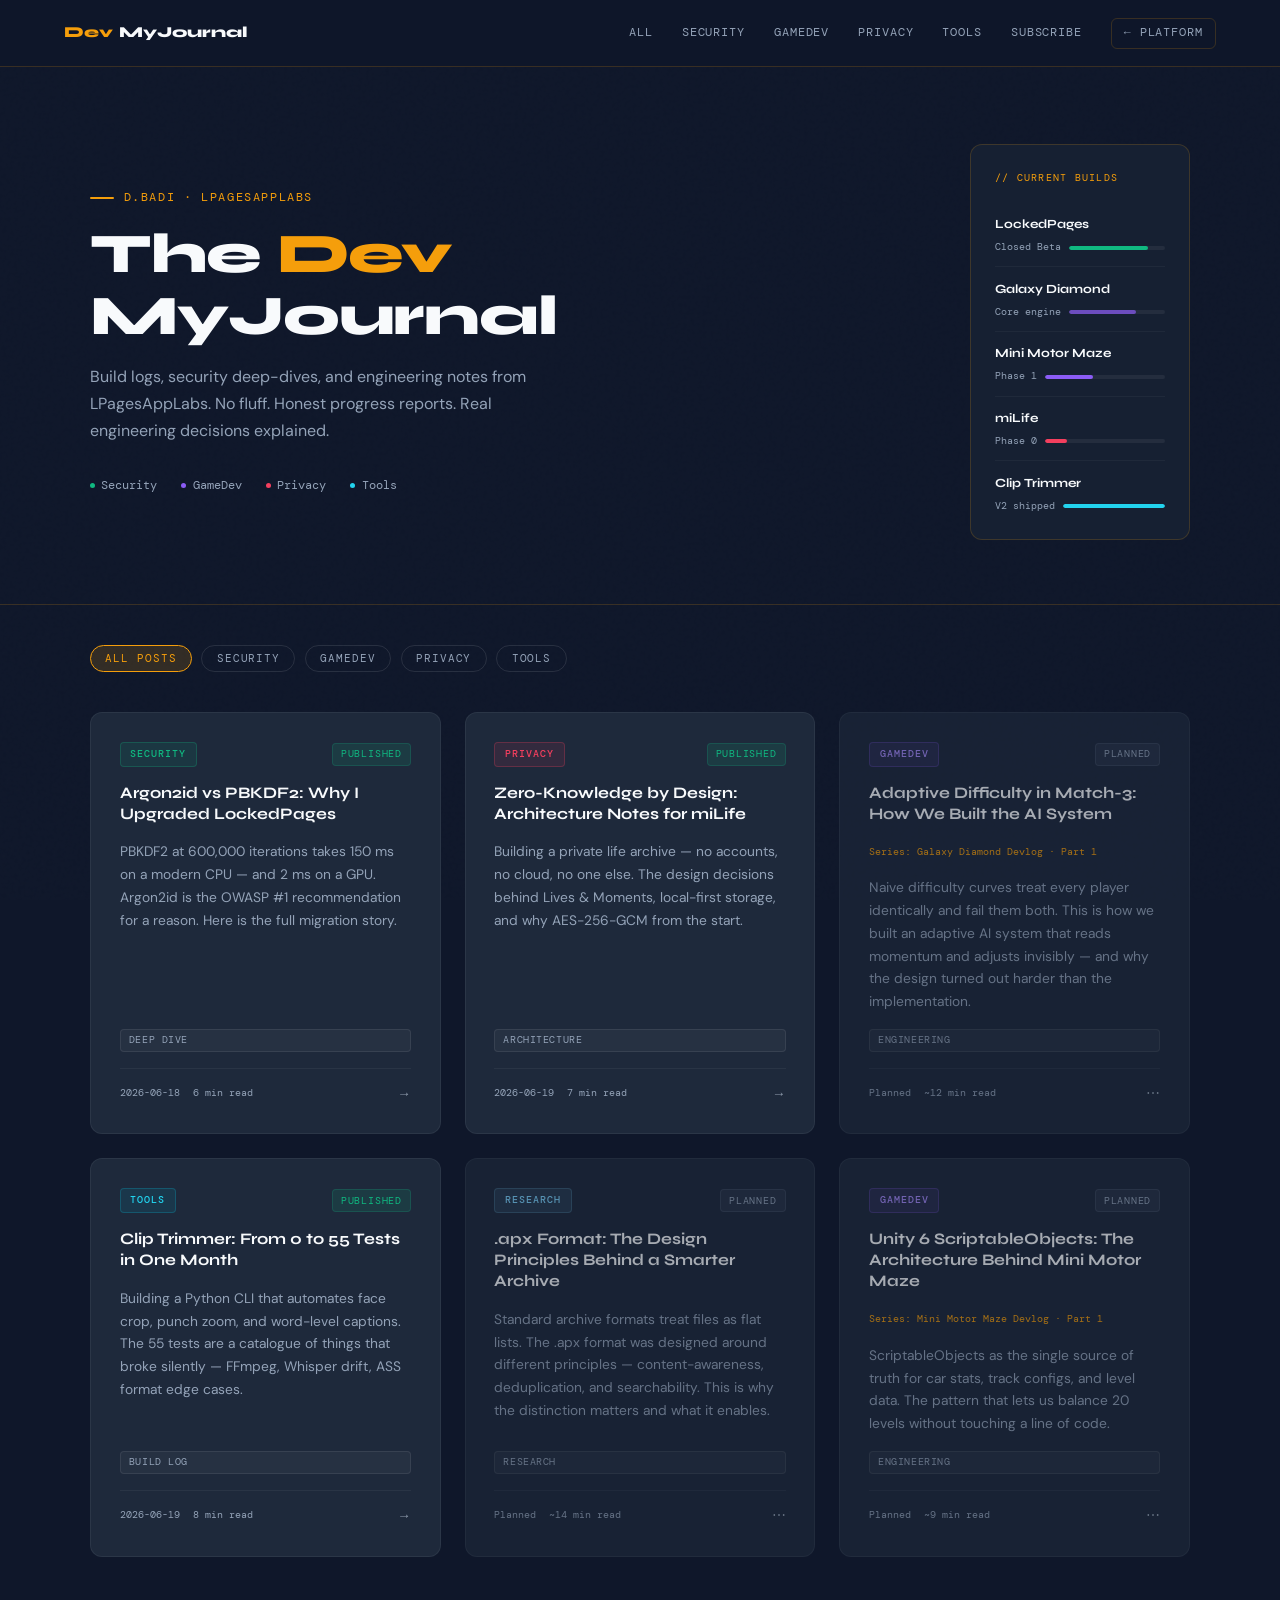
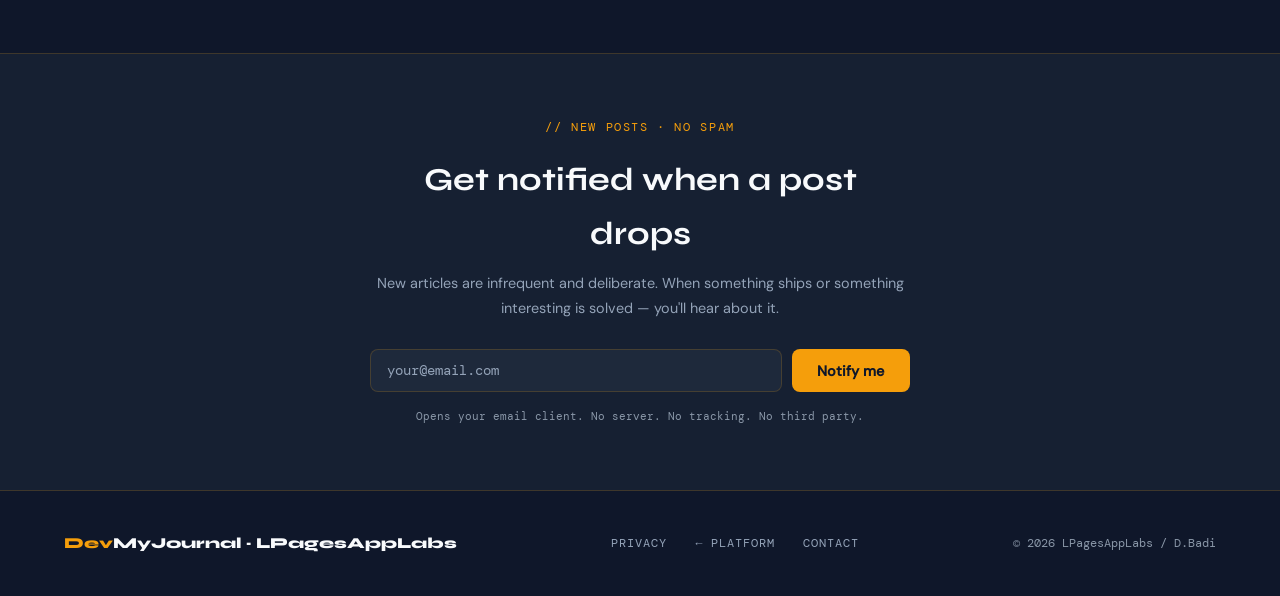
==== public/index.html @ cf4007f5 "Separate served content from internal tooling — the actual fix _redirects failed twice to block /.ci" ====
<!DOCTYPE html>
<!-- LPagesAppLabs Platform v1.0 · Dev MyJournal · contact@lpagesapplabs.com -->
<html lang="en">
<head>
  <meta charset="UTF-8" />
  <meta name="viewport" content="width=device-width, initial-scale=1.0"/>
  <meta name="color-scheme" content="dark">
  <title>Dev MyJournal — LPagesAppLabs</title>
  <meta name="description" content="Build logs, security deep-dives, and engineering notes from LPagesAppLabs / D.Badi. Honest writing about what it takes to ship privacy-first software.">
  <link rel="canonical" href="https://blog.lpagesapplabs.com/" />
  <meta property="og:title" content="Dev MyJournal — LPagesAppLabs" />
  <meta property="og:description" content="Build logs, security insights, and engineering notes. No fluff." />
  <meta property="og:url" content="https://blog.lpagesapplabs.com/" />
  <meta property="og:image" content="https://lpagesapplabs.com/og-image.png" />
  <meta property="og:image:width" content="1200" />
  <meta property="og:image:height" content="630" />
  <meta property="og:type" content="website" />
  <meta name="twitter:card" content="summary_large_image" />
  <meta name="twitter:title" content="Dev MyJournal — LPagesAppLabs" />
  <meta name="twitter:description" content="Build logs, security insights, and engineering notes. No fluff." />
  <meta name="twitter:image" content="https://lpagesapplabs.com/og-image.png" />
  <meta name="theme-color" content="#0F172A">
  <meta name="robots" content="index, follow">
  <link rel="icon" href="https://lpagesapplabs.com/logo.svg" type="image/svg+xml">
  <script src="main.js"></script>
  <link rel="stylesheet" href="fonts.css">
  <link rel="preload" href="fonts/syne-latin-800-normal.woff2" as="font" type="font/woff2" crossorigin>
  <link rel="preload" href="fonts/dm-sans-latin-400-normal.woff2" as="font" type="font/woff2" crossorigin>
  <link rel="stylesheet" href="styles.css">
</head>
<body>
<a class="skip-link" href="#main-content">Skip to main content</a>

<nav>
  <a href="#hero" class="nav-logo"><span class="accent">Dev</span>MyJournal</a>
  <div class="nav-right">
    <div class="nav-links">
      <a href="#" data-filter="all">All</a>
      <a href="#" data-filter="security">Security</a>
      <a href="#" data-filter="gamedev">GameDev</a>
      <a href="#" data-filter="privacy">Privacy</a>
      <a href="#" data-filter="tools">Tools</a>
      <a href="#subscribe">Subscribe</a>
    </div>
    <a href="https://lpagesapplabs.com" class="nav-back" rel="noopener noreferrer">← Platform</a>
    <button class="nav-hamburger" id="hamburger" aria-label="Menu" aria-expanded="false" aria-controls="navMobile"><span></span><span></span><span></span></button>
  </div>
</nav>
<div class="nav-mobile" id="navMobile">
  <a href="#" data-filter="all">All Posts</a>
  <a href="#" data-filter="security">Security</a>
  <a href="#" data-filter="gamedev">GameDev</a>
  <a href="#" data-filter="privacy">Privacy</a>
  <a href="#" data-filter="tools">Tools</a>
  <a href="#subscribe">Subscribe</a>
  <a href="https://lpagesapplabs.com" rel="noopener noreferrer">← Platform</a>
</div>

<main id="main-content">
<!-- HERO -->
<header id="hero">
  <div class="hero-inner">
    <div>
      <div class="hero-tag">D.Badi · LPagesAppLabs</div>
      <h1>The <span class="accent">Dev</span><br>MyJournal</h1>
      <p class="hero-desc">Build logs, security deep-dives, and engineering notes from LPagesAppLabs. No fluff. Honest progress reports. Real engineering decisions explained.</p>
      <div class="hero-meta">
        <span><span class="dot security"></span>Security</span>
        <span><span class="dot gamedev"></span>GameDev</span>
        <span><span class="dot privacy"></span>Privacy</span>
        <span><span class="dot tools"></span>Tools</span>
      </div>
    </div>
    <div class="build-status">
      <div class="bs-title">// current builds</div>
      <div class="bs-item">
        <div class="bs-name">LockedPages</div>
        <div class="bs-row">
          <div class="bs-phase">Closed Beta</div>
          <div class="bs-bar"><div class="bs-fill lp"></div></div>
          
        </div>
      </div>
      <div class="bs-item">
        <div class="bs-name">Galaxy Diamond</div>
        <div class="bs-row">
          <div class="bs-phase">Core engine</div>
          <div class="bs-bar"><div class="bs-fill gd"></div></div>
          
        </div>
      </div>
      <div class="bs-item">
        <div class="bs-name">Mini Motor Maze</div>
        <div class="bs-row">
          <div class="bs-phase">Phase 1</div>
          <div class="bs-bar"><div class="bs-fill mmm"></div></div>
          
        </div>
      </div>
      <div class="bs-item">
        <div class="bs-name">miLife</div>
        <div class="bs-row">
          <div class="bs-phase">Phase 0</div>
          <div class="bs-bar"><div class="bs-fill ml"></div></div>
          
        </div>
      </div>
      <div class="bs-item">
        <div class="bs-name">Clip Trimmer</div>
        <div class="bs-row">
          <div class="bs-phase">V2 shipped</div>
          <div class="bs-bar"><div class="bs-fill ct"></div></div>
          
        </div>
      </div>
    </div>
  </div>
</header>

<!-- FILTER BAR -->
<div id="filter-bar">
  <div class="filter-inner">
    <button class="filter-btn active" data-cat="all" aria-pressed="true">All Posts</button>
    <button class="filter-btn" data-cat="security" aria-pressed="false">Security</button>
    <button class="filter-btn" data-cat="gamedev" aria-pressed="false">GameDev</button>
    <button class="filter-btn" data-cat="privacy" aria-pressed="false">Privacy</button>
    <button class="filter-btn" data-cat="tools" aria-pressed="false">Tools</button>
  </div>
</div>

<!-- POSTS -->
<section id="posts">
  <div class="posts-inner">
    <div class="posts-grid" id="postsGrid">

      <!-- POST 1: Published -->
      <a href="/argon2id-vs-pbkdf2" class="post-card" data-cat="security">
        <div class="post-top">
          <span class="cat-tag cat-security">Security</span>
          <span class="status-badge status-published">Published</span>
        </div>
        <h3 class="post-title">Argon2id vs PBKDF2: Why I Upgraded LockedPages</h3>
        <div class="post-excerpt">PBKDF2 at 600,000 iterations takes 150 ms on a modern CPU — and 2 ms on a GPU. Argon2id is the OWASP #1 recommendation for a reason. Here is the full migration story.</div>
        <div class="depth-badge">Deep Dive</div>
        <div class="post-footer">
          <div class="post-meta"><span>2026-06-18</span><span>6 min read</span></div>
          <div class="post-arrow" aria-hidden="true">→</div>
        </div>
      </a>

      <!-- POST 2: Published -->
      <a href="/zero-knowledge-milife" class="post-card" data-cat="privacy">
        <div class="post-top">
          <span class="cat-tag cat-privacy">Privacy</span>
          <span class="status-badge status-published">Published</span>
        </div>
        <h3 class="post-title">Zero-Knowledge by Design: Architecture Notes for miLife</h3>
        <div class="post-excerpt">Building a private life archive — no accounts, no cloud, no one else. The design decisions behind Lives & Moments, local-first storage, and why AES-256-GCM from the start.</div>
        <div class="depth-badge">Architecture</div>
        <div class="post-footer">
          <div class="post-meta"><span>2026-06-19</span><span>7 min read</span></div>
          <div class="post-arrow" aria-hidden="true">→</div>
        </div>
      </a>

      <!-- POST 3: Planned -->
      <div class="post-card coming" data-cat="gamedev">
        <div class="post-top">
          <span class="cat-tag cat-gamedev">GameDev</span>
          <span class="status-badge status-planned">Planned</span>
        </div>
        <h3 class="post-title">Adaptive Difficulty in Match-3: How We Built the AI System</h3>
        <div class="series-indicator">Series: Galaxy Diamond Devlog · Part 1</div>
        <div class="post-excerpt">Naive difficulty curves treat every player identically and fail them both. This is how we built an adaptive AI system that reads momentum and adjusts invisibly — and why the design turned out harder than the implementation.</div>
        <div class="depth-badge">Engineering</div>
        <div class="post-footer">
          <div class="post-meta"><span>Planned</span><span>~12 min read</span></div>
          <div class="post-arrow">⋯</div>
        </div>
      </div>

      <!-- POST 4: Published -->
      <a href="/clip-trimmer-55-tests" class="post-card" data-cat="tools">
        <div class="post-top">
          <span class="cat-tag cat-tools">Tools</span>
          <span class="status-badge status-published">Published</span>
        </div>
        <h3 class="post-title">Clip Trimmer: From 0 to 55 Tests in One Month</h3>
        <div class="post-excerpt">Building a Python CLI that automates face crop, punch zoom, and word-level captions. The 55 tests are a catalogue of things that broke silently — FFmpeg, Whisper drift, ASS format edge cases.</div>
        <div class="depth-badge">Build Log</div>
        <div class="post-footer">
          <div class="post-meta"><span>2026-06-19</span><span>8 min read</span></div>
          <div class="post-arrow" aria-hidden="true">→</div>
        </div>
      </a>

      <!-- POST 5: Planned -->
      <div class="post-card coming" data-cat="research">
        <div class="post-top">
          <span class="cat-tag cat-research">Research</span>
          <span class="status-badge status-planned">Planned</span>
        </div>
        <h3 class="post-title">.apx Format: The Design Principles Behind a Smarter Archive</h3>
        <div class="post-excerpt">Standard archive formats treat files as flat lists. The .apx format was designed around different principles — content-awareness, deduplication, and searchability. This is why the distinction matters and what it enables.</div>
        <div class="depth-badge">Research</div>
        <div class="post-footer">
          <div class="post-meta"><span>Planned</span><span>~14 min read</span></div>
          <div class="post-arrow">⋯</div>
        </div>
      </div>

      <!-- POST 6: Planned -->
      <div class="post-card coming" data-cat="gamedev">
        <div class="post-top">
          <span class="cat-tag cat-gamedev">GameDev</span>
          <span class="status-badge status-planned">Planned</span>
        </div>
        <h3 class="post-title">Unity 6 ScriptableObjects: The Architecture Behind Mini Motor Maze</h3>
        <div class="series-indicator">Series: Mini Motor Maze Devlog · Part 1</div>
        <div class="post-excerpt">ScriptableObjects as the single source of truth for car stats, track configs, and level data. The pattern that lets us balance 20 levels without touching a line of code.</div>
        <div class="depth-badge">Engineering</div>
        <div class="post-footer">
          <div class="post-meta"><span>Planned</span><span>~9 min read</span></div>
          <div class="post-arrow">⋯</div>
        </div>
      </div>

    </div>
    <div class="empty-msg" id="emptyMsg">No posts in this category yet — check back soon.</div>
  </div>
</section>

<!-- SUBSCRIBE -->
<section id="subscribe">
  <div class="sub-inner">
    <div class="sub-label">// New posts · no spam</div>
    <h2 class="sub-title">Get notified when a post drops</h2>
    <p class="sub-desc">New articles are infrequent and deliberate. When something ships or something interesting is solved — you'll hear about it.</p>
    <form class="notify-form" data-product="DevMyJournal">
      <input type="email" class="notify-input" placeholder="your@email.com" autocomplete="email" required aria-label="Email address" />
      <button type="submit" class="notify-btn">Notify me</button>
    </form>
    <p class="notify-note">Opens your email client. No server. No tracking. No third party.</p>
  </div>
</section>

</main>

<footer>
  <a href="#hero" class="footer-logo"><span>Dev</span>MyJournal · LPagesAppLabs</a>
  <div class="footer-links">
    <a href="https://lpagesapplabs.com/privacy.html" rel="noopener noreferrer">Privacy</a>
    <a href="https://lpagesapplabs.com" rel="noopener noreferrer">← Platform</a>
    <a href="mailto:contact@lpagesapplabs.com">Contact</a>
  </div>
  <div class="footer-copy">© 2026 LPagesAppLabs / D.Badi</div>
</footer>

</body>
</html>
---- public/fonts.css ----
/* Self-hosted webfonts. Previously loaded from fonts.bunny.net, which sat in both
   style-src and font-src on all nine origins with no SRI possible, because the
   CSS URL is generated. Serving them from our own origin removes the last
   third-party origin on the platform and lets the CSP drop to 'self'.
   Greek subsets omitted; latin and latin-ext cover English and Romanian. */

/* latin */
@font-face {
  font-family: 'Syne';
  font-style: normal;
  font-weight: 400;
  font-stretch: 100%;
  font-display: swap;
  src: url(fonts/syne-latin-400-normal.woff2) format('woff2'); 
  unicode-range: U+0000-00FF,U+0131,U+0152-0153,U+02BB-02BC,U+02C6,U+02DA,U+02DC,U+0304,U+0308,U+0329,U+2000-206F,U+20AC,U+2122,U+2191,U+2193,U+2212,U+2215,U+FEFF,U+FFFD;
}

/* latin-ext */
@font-face {
  font-family: 'Syne';
  font-style: normal;
  font-weight: 400;
  font-stretch: 100%;
  font-display: swap;
  src: url(fonts/syne-latin-ext-400-normal.woff2) format('woff2'); 
  unicode-range: U+0100-02BA,U+02BD-02C5,U+02C7-02CC,U+02CE-02D7,U+02DD-02FF,U+0304,U+0308,U+0329,U+1D00-1DBF,U+1E00-1E9F,U+1EF2-1EFF,U+2020,U+20A0-20AB,U+20AD-20C0,U+2113,U+2C60-2C7F,U+A720-A7FF;
}

/* latin */
@font-face {
  font-family: 'Syne';
  font-style: normal;
  font-weight: 600;
  font-stretch: 100%;
  font-display: swap;
  src: url(fonts/syne-latin-600-normal.woff2) format('woff2'); 
  unicode-range: U+0000-00FF,U+0131,U+0152-0153,U+02BB-02BC,U+02C6,U+02DA,U+02DC,U+0304,U+0308,U+0329,U+2000-206F,U+20AC,U+2122,U+2191,U+2193,U+2212,U+2215,U+FEFF,U+FFFD;
}

/* latin-ext */
@font-face {
  font-family: 'Syne';
  font-style: normal;
  font-weight: 600;
  font-stretch: 100%;
  font-display: swap;
  src: url(fonts/syne-latin-ext-600-normal.woff2) format('woff2'); 
  unicode-range: U+0100-02BA,U+02BD-02C5,U+02C7-02CC,U+02CE-02D7,U+02DD-02FF,U+0304,U+0308,U+0329,U+1D00-1DBF,U+1E00-1E9F,U+1EF2-1EFF,U+2020,U+20A0-20AB,U+20AD-20C0,U+2113,U+2C60-2C7F,U+A720-A7FF;
}

/* latin */
@font-face {
  font-family: 'Syne';
  font-style: normal;
  font-weight: 700;
  font-stretch: 100%;
  font-display: swap;
  src: url(fonts/syne-latin-700-normal.woff2) format('woff2'); 
  unicode-range: U+0000-00FF,U+0131,U+0152-0153,U+02BB-02BC,U+02C6,U+02DA,U+02DC,U+0304,U+0308,U+0329,U+2000-206F,U+20AC,U+2122,U+2191,U+2193,U+2212,U+2215,U+FEFF,U+FFFD;
}

/* latin-ext */
@font-face {
  font-family: 'Syne';
  font-style: normal;
  font-weight: 700;
  font-stretch: 100%;
  font-display: swap;
  src: url(fonts/syne-latin-ext-700-normal.woff2) format('woff2'); 
  unicode-range: U+0100-02BA,U+02BD-02C5,U+02C7-02CC,U+02CE-02D7,U+02DD-02FF,U+0304,U+0308,U+0329,U+1D00-1DBF,U+1E00-1E9F,U+1EF2-1EFF,U+2020,U+20A0-20AB,U+20AD-20C0,U+2113,U+2C60-2C7F,U+A720-A7FF;
}

/* latin */
@font-face {
  font-family: 'Syne';
  font-style: normal;
  font-weight: 800;
  font-stretch: 100%;
  font-display: swap;
  src: url(fonts/syne-latin-800-normal.woff2) format('woff2'); 
  unicode-range: U+0000-00FF,U+0131,U+0152-0153,U+02BB-02BC,U+02C6,U+02DA,U+02DC,U+0304,U+0308,U+0329,U+2000-206F,U+20AC,U+2122,U+2191,U+2193,U+2212,U+2215,U+FEFF,U+FFFD;
}

/* latin-ext */
@font-face {
  font-family: 'Syne';
  font-style: normal;
  font-weight: 800;
  font-stretch: 100%;
  font-display: swap;
  src: url(fonts/syne-latin-ext-800-normal.woff2) format('woff2'); 
  unicode-range: U+0100-02BA,U+02BD-02C5,U+02C7-02CC,U+02CE-02D7,U+02DD-02FF,U+0304,U+0308,U+0329,U+1D00-1DBF,U+1E00-1E9F,U+1EF2-1EFF,U+2020,U+20A0-20AB,U+20AD-20C0,U+2113,U+2C60-2C7F,U+A720-A7FF;
}

/* latin */
@font-face {
  font-family: 'DM Mono';
  font-style: normal;
  font-weight: 300;
  font-display: swap;
  src: url(fonts/dm-mono-latin-300-normal.woff2) format('woff2'); 
  unicode-range: U+0000-00FF,U+0131,U+0152-0153,U+02BB-02BC,U+02C6,U+02DA,U+02DC,U+0304,U+0308,U+0329,U+2000-206F,U+20AC,U+2122,U+2191,U+2193,U+2212,U+2215,U+FEFF,U+FFFD;
}

/* latin-ext */
@font-face {
  font-family: 'DM Mono';
  font-style: normal;
  font-weight: 300;
  font-display: swap;
  src: url(fonts/dm-mono-latin-ext-300-normal.woff2) format('woff2'); 
  unicode-range: U+0100-02BA,U+02BD-02C5,U+02C7-02CC,U+02CE-02D7,U+02DD-02FF,U+0304,U+0308,U+0329,U+1D00-1DBF,U+1E00-1E9F,U+1EF2-1EFF,U+2020,U+20A0-20AB,U+20AD-20C0,U+2113,U+2C60-2C7F,U+A720-A7FF;
}

/* latin */
@font-face {
  font-family: 'DM Mono';
  font-style: normal;
  font-weight: 400;
  font-display: swap;
  src: url(fonts/dm-mono-latin-400-normal.woff2) format('woff2'); 
  unicode-range: U+0000-00FF,U+0131,U+0152-0153,U+02BB-02BC,U+02C6,U+02DA,U+02DC,U+0304,U+0308,U+0329,U+2000-206F,U+20AC,U+2122,U+2191,U+2193,U+2212,U+2215,U+FEFF,U+FFFD;
}

/* latin-ext */
@font-face {
  font-family: 'DM Mono';
  font-style: normal;
  font-weight: 400;
  font-display: swap;
  src: url(fonts/dm-mono-latin-ext-400-normal.woff2) format('woff2'); 
  unicode-range: U+0100-02BA,U+02BD-02C5,U+02C7-02CC,U+02CE-02D7,U+02DD-02FF,U+0304,U+0308,U+0329,U+1D00-1DBF,U+1E00-1E9F,U+1EF2-1EFF,U+2020,U+20A0-20AB,U+20AD-20C0,U+2113,U+2C60-2C7F,U+A720-A7FF;
}

/* latin */
@font-face {
  font-family: 'DM Mono';
  font-style: normal;
  font-weight: 500;
  font-display: swap;
  src: url(fonts/dm-mono-latin-500-normal.woff2) format('woff2'); 
  unicode-range: U+0000-00FF,U+0131,U+0152-0153,U+02BB-02BC,U+02C6,U+02DA,U+02DC,U+0304,U+0308,U+0329,U+2000-206F,U+20AC,U+2122,U+2191,U+2193,U+2212,U+2215,U+FEFF,U+FFFD;
}

/* latin-ext */
@font-face {
  font-family: 'DM Mono';
  font-style: normal;
  font-weight: 500;
  font-display: swap;
  src: url(fonts/dm-mono-latin-ext-500-normal.woff2) format('woff2'); 
  unicode-range: U+0100-02BA,U+02BD-02C5,U+02C7-02CC,U+02CE-02D7,U+02DD-02FF,U+0304,U+0308,U+0329,U+1D00-1DBF,U+1E00-1E9F,U+1EF2-1EFF,U+2020,U+20A0-20AB,U+20AD-20C0,U+2113,U+2C60-2C7F,U+A720-A7FF;
}

/* latin */
@font-face {
  font-family: 'DM Sans';
  font-style: normal;
  font-weight: 300;
  font-stretch: 100%;
  font-display: swap;
  src: url(fonts/dm-sans-latin-300-normal.woff2) format('woff2'); 
  unicode-range: U+0000-00FF,U+0131,U+0152-0153,U+02BB-02BC,U+02C6,U+02DA,U+02DC,U+0304,U+0308,U+0329,U+2000-206F,U+20AC,U+2122,U+2191,U+2193,U+2212,U+2215,U+FEFF,U+FFFD;
}

/* latin-ext */
@font-face {
  font-family: 'DM Sans';
  font-style: normal;
  font-weight: 300;
  font-stretch: 100%;
  font-display: swap;
  src: url(fonts/dm-sans-latin-ext-300-normal.woff2) format('woff2'); 
  unicode-range: U+0100-02BA,U+02BD-02C5,U+02C7-02CC,U+02CE-02D7,U+02DD-02FF,U+0304,U+0308,U+0329,U+1D00-1DBF,U+1E00-1E9F,U+1EF2-1EFF,U+2020,U+20A0-20AB,U+20AD-20C0,U+2113,U+2C60-2C7F,U+A720-A7FF;
}

/* latin */
@font-face {
  font-family: 'DM Sans';
  font-style: normal;
  font-weight: 400;
  font-stretch: 100%;
  font-display: swap;
  src: url(fonts/dm-sans-latin-400-normal.woff2) format('woff2'); 
  unicode-range: U+0000-00FF,U+0131,U+0152-0153,U+02BB-02BC,U+02C6,U+02DA,U+02DC,U+0304,U+0308,U+0329,U+2000-206F,U+20AC,U+2122,U+2191,U+2193,U+2212,U+2215,U+FEFF,U+FFFD;
}

/* latin-ext */
@font-face {
  font-family: 'DM Sans';
  font-style: normal;
  font-weight: 400;
  font-stretch: 100%;
  font-display: swap;
  src: url(fonts/dm-sans-latin-ext-400-normal.woff2) format('woff2'); 
  unicode-range: U+0100-02BA,U+02BD-02C5,U+02C7-02CC,U+02CE-02D7,U+02DD-02FF,U+0304,U+0308,U+0329,U+1D00-1DBF,U+1E00-1E9F,U+1EF2-1EFF,U+2020,U+20A0-20AB,U+20AD-20C0,U+2113,U+2C60-2C7F,U+A720-A7FF;
}

/* latin */
@font-face {
  font-family: 'DM Sans';
  font-style: normal;
  font-weight: 500;
  font-stretch: 100%;
  font-display: swap;
  src: url(fonts/dm-sans-latin-500-normal.woff2) format('woff2'); 
  unicode-range: U+0000-00FF,U+0131,U+0152-0153,U+02BB-02BC,U+02C6,U+02DA,U+02DC,U+0304,U+0308,U+0329,U+2000-206F,U+20AC,U+2122,U+2191,U+2193,U+2212,U+2215,U+FEFF,U+FFFD;
}

/* latin-ext */
@font-face {
  font-family: 'DM Sans';
  font-style: normal;
  font-weight: 500;
  font-stretch: 100%;
  font-display: swap;
  src: url(fonts/dm-sans-latin-ext-500-normal.woff2) format('woff2'); 
  unicode-range: U+0100-02BA,U+02BD-02C5,U+02C7-02CC,U+02CE-02D7,U+02DD-02FF,U+0304,U+0308,U+0329,U+1D00-1DBF,U+1E00-1E9F,U+1EF2-1EFF,U+2020,U+20A0-20AB,U+20AD-20C0,U+2113,U+2C60-2C7F,U+A720-A7FF;
}
---- public/styles.css ----
*, *::before, *::after { box-sizing: border-box; margin: 0; padding: 0; }
    :root {
      --bg: #0F172A; --bg2: #111827;
      --surface: #1E293B; --surface2: #162032;
      --amber: #F59E0B; --amber-dim: #D97706;
      --amber-glow: rgba(245,158,11,0.15);
      --amber-glow2: rgba(245,158,11,0.07);
      --cyan: #22D3EE; --emerald: #10B981;
      --violet: #8B5CF6; --rose: #F43F5E; --sky: #7DD3FC;
      --white: #F8FAFC; --muted: #94A3B8; --muted-dim: #8A97A8;
      --border: rgba(245,158,11,0.18);
    }
    html { scroll-behavior: smooth; }
    body { background: var(--bg); color: var(--white); font-family: 'DM Sans', sans-serif; font-size: 16px; line-height: 1.7; overflow-x: hidden; }
    body::before { content:''; position:fixed; inset:0; background-image:url("data:image/svg+xml,%3Csvg viewBox='0 0 256 256' xmlns='http://www.w3.org/2000/svg'%3E%3Cfilter id='noise'%3E%3CfeTurbulence type='fractalNoise' baseFrequency='0.9' numOctaves='4' stitchTiles='stitch'/%3E%3C/filter%3E%3Crect width='100%25' height='100%25' filter='url(%23noise)' opacity='0.04'/%3E%3C/svg%3E"); pointer-events:none; z-index:0; opacity:0.4; }
    section, header, footer { position: relative; z-index: 1; }

    /* NAV */
    nav { position:fixed; top:0; left:0; right:0; z-index:100; display:flex; justify-content:space-between; align-items:center; padding:1.1rem 5%; background:rgba(15,23,42,0.9); backdrop-filter:blur(18px); border-bottom:1px solid var(--border); }
    .nav-logo { font-family:'Syne',sans-serif; font-weight:800; font-size:0.95rem; color:var(--white); text-decoration:none; display:flex; align-items:center; gap:0.4rem; }
    .nav-logo .accent { color:var(--amber); }
    .nav-right { display:flex; align-items:center; gap:1.8rem; }
    .nav-links { display:flex; gap:1.8rem; }
    .nav-links a { font-family:'DM Mono',monospace; font-size:0.72rem; color:var(--muted); text-decoration:none; letter-spacing:0.08em; text-transform:uppercase; transition:color 0.2s; }
    .nav-links a:hover { color:var(--amber); }
    .nav-back { font-family:'DM Mono',monospace; font-size:0.72rem; color:var(--muted); text-decoration:none; letter-spacing:0.08em; text-transform:uppercase; border:1px solid var(--border); padding:0.3rem 0.75rem; border-radius:6px; transition:all 0.2s; }
    .nav-back:hover { color:var(--cyan); border-color:rgba(34,211,238,0.3); }
    .nav-hamburger { display:none; flex-direction:column; gap:5px; cursor:pointer; padding:4px; background:none; border:none; }
    .nav-hamburger span { display:block; width:22px; height:2px; background:var(--muted); border-radius:2px; }
    .nav-mobile { display:none; flex-direction:column; background:rgba(15,23,42,0.97); border-top:1px solid var(--border); padding:1rem 5%; position:fixed; top:58px; left:0; right:0; z-index:99; }
    .nav-mobile a { font-family:'DM Mono',monospace; font-size:0.85rem; color:var(--muted); text-decoration:none; letter-spacing:0.08em; text-transform:uppercase; padding:0.75rem 0; border-bottom:1px solid rgba(255,255,255,0.04); transition:color 0.2s; }
    .nav-mobile a:last-child { border-bottom:none; }
    .nav-mobile a:hover { color:var(--amber); }
    .nav-mobile.open { display:flex; }

    /* HERO */
    #hero { padding:9rem 5% 4rem; border-bottom:1px solid var(--border); }
    .hero-inner { max-width:1100px; margin:0 auto; display:grid; grid-template-columns:1fr auto; gap:3rem; align-items:center; }
    .hero-tag { font-family:'DM Mono',monospace; font-size:0.72rem; letter-spacing:0.14em; text-transform:uppercase; color:var(--amber); margin-bottom:1rem; display:flex; align-items:center; gap:0.6rem; }
    .hero-tag::before { content:''; display:inline-block; width:24px; height:2px; background:var(--amber); border-radius:1px; }
    h1 { font-family:'Syne',sans-serif; font-weight:800; font-size:clamp(2rem,5vw,3.5rem); line-height:1.1; letter-spacing:-0.02em; margin-bottom:1rem; }
    h1 .accent { color:var(--amber); }
    .hero-desc { color:var(--muted); font-size:1rem; max-width:460px; line-height:1.7; margin-bottom:2rem; }
    .hero-meta { display:flex; gap:1.5rem; flex-wrap:wrap; }
    .hero-meta span { font-family:'DM Mono',monospace; font-size:0.72rem; color:var(--muted); display:flex; align-items:center; gap:0.4rem; }
    .hero-meta .dot { width:5px; height:5px; border-radius:50%; }
    .hero-meta .dot.security { background:var(--emerald); }
    .hero-meta .dot.gamedev { background:var(--violet); }
    .hero-meta .dot.privacy { background:var(--rose); }
    .hero-meta .dot.tools { background:var(--cyan); }
    .hero-meta .dot.research { background:var(--sky); }

    /* BUILD STATUS WIDGET */
    .build-status { background:var(--surface2); border:1px solid var(--border); border-radius:12px; padding:1.5rem; min-width:220px; max-width:260px; }
    .bs-title { font-family:'DM Mono',monospace; font-size:0.65rem; letter-spacing:0.12em; text-transform:uppercase; color:var(--amber); margin-bottom:1rem; }
    .bs-item { display:flex; flex-direction:column; gap:0.3rem; padding:0.65rem 0; border-bottom:1px solid rgba(255,255,255,0.04); }
    .bs-item:last-child { border-bottom:none; padding-bottom:0; }
    .bs-name { font-family:'Syne',sans-serif; font-size:0.78rem; font-weight:700; }
    .bs-row { display:flex; align-items:center; justify-content:space-between; gap:0.5rem; }
    .bs-phase { font-family:'DM Mono',monospace; font-size:0.62rem; color:var(--muted); }
    .bs-bar { flex:1; height:4px; background:rgba(255,255,255,0.06); border-radius:2px; overflow:hidden; }
    .bs-fill { height:100%; border-radius:2px; transition:width 1s ease; }
    .bs-fill.lp { background:var(--emerald); width: 82%; }
    .bs-fill.mmm { background:var(--violet); width: 40%; }
    .bs-fill.gd { background:var(--violet); opacity:0.7; width: 70%; }
    .bs-fill.ml { background:var(--rose); width: 18%; }
    .bs-fill.ct { background:var(--cyan); width: 100%; }
    .bs-pct { font-family:'DM Mono',monospace; font-size:0.62rem; color:var(--muted); min-width:28px; text-align:right; }

    /* FILTER BAR */
    #filter-bar { padding:2.5rem 5% 0; max-width:calc(1100px + 10%); margin:0 auto; }
    .filter-inner { display:flex; align-items:center; gap:0.6rem; flex-wrap:wrap; }
    .filter-btn { font-family:'DM Mono',monospace; font-size:0.7rem; letter-spacing:0.08em; text-transform:uppercase; padding:0.35rem 0.9rem; border-radius:999px; border:1px solid rgba(255,255,255,0.1); background:transparent; color:var(--muted); cursor:pointer; transition:all 0.2s; }
    .filter-btn:hover { border-color:var(--amber); color:var(--amber); }
    .filter-btn.active { background:var(--amber-glow); border-color:var(--amber); color:var(--amber); }
    .filter-btn[data-cat="security"].active { border-color:var(--emerald); color:var(--emerald); background:rgba(16,185,129,0.1); }
    .filter-btn[data-cat="gamedev"].active { border-color:var(--violet); color:#A78BFA; background:rgba(139,92,246,0.1); }
    .filter-btn[data-cat="privacy"].active { border-color:var(--rose); color:var(--rose); background:rgba(244,63,94,0.1); }
    .filter-btn[data-cat="tools"].active { border-color:var(--cyan); color:var(--cyan); background:rgba(6,182,212,0.1); }
    .filter-btn[data-cat="research"].active { border-color:var(--sky); color:var(--sky); background:rgba(125,211,252,0.1); }

    /* POSTS GRID */
    #posts { padding:2.5rem 5% 6rem; }
    .posts-inner { max-width:1100px; margin:0 auto; }
    .posts-grid { display:grid; grid-template-columns:repeat(auto-fill,minmax(320px,1fr)); gap:1.5rem; }
    @media (min-width:1000px) { .posts-grid { grid-template-columns:repeat(3,1fr); } }

    /* POST CARD */
    .post-card { background:var(--surface); border:1px solid rgba(255,255,255,0.06); border-radius:12px; padding:1.8rem; display:flex; flex-direction:column; gap:1rem; transition:all 0.25s; text-decoration:none; color:inherit; position:relative; overflow:hidden; }
    .post-card:hover { transform:translateY(-3px); box-shadow:0 16px 40px rgba(0,0,0,0.4); border-color:rgba(245,158,11,0.25); }
    .post-card.coming { cursor:default; opacity:0.65; }
    .post-card.coming:hover { transform:none; box-shadow:none; border-color:rgba(255,255,255,0.06); }
    .post-card::before { content:''; position:absolute; top:0; left:0; right:0; height:2px; opacity:0; transition:opacity 0.25s; }
    .post-card:hover::before { opacity:1; }
    .post-card[data-cat="security"]::before { background:linear-gradient(90deg,transparent,var(--emerald),transparent); }
    .post-card[data-cat="gamedev"]::before { background:linear-gradient(90deg,transparent,var(--violet),transparent); }
    .post-card[data-cat="privacy"]::before { background:linear-gradient(90deg,transparent,var(--rose),transparent); }
    .post-card[data-cat="tools"]::before { background:linear-gradient(90deg,transparent,var(--cyan),transparent); }
    .post-card[data-cat="research"]::before { background:linear-gradient(90deg,transparent,var(--sky),transparent); }

    .post-top { display:flex; align-items:center; justify-content:space-between; gap:0.5rem; flex-wrap:wrap; }
    .cat-tag { font-family:'DM Mono',monospace; font-size:0.62rem; letter-spacing:0.1em; text-transform:uppercase; padding:0.2rem 0.6rem; border-radius:4px; font-weight:500; }
    .cat-security { background:rgba(16,185,129,0.1); color:var(--emerald); border:1px solid rgba(16,185,129,0.25); }
    .cat-gamedev { background:rgba(139,92,246,0.1); color:#A78BFA; border:1px solid rgba(139,92,246,0.25); }
    .cat-privacy { background:rgba(244,63,94,0.1); color:var(--rose); border:1px solid rgba(244,63,94,0.25); }
    .cat-tools { background:rgba(6,182,212,0.1); color:var(--cyan); border:1px solid rgba(6,182,212,0.25); }
    .cat-research { background:rgba(125,211,252,0.1); color:var(--sky); border:1px solid rgba(125,211,252,0.2); }

    .status-badge { font-family:'DM Mono',monospace; font-size:0.6rem; letter-spacing:0.08em; text-transform:uppercase; padding:0.15rem 0.5rem; border-radius:4px; }
    .status-published { background:rgba(16,185,129,0.12); color:var(--emerald); border:1px solid rgba(16,185,129,0.2); }
    .status-draft { background:rgba(245,158,11,0.1); color:var(--amber); border:1px solid rgba(245,158,11,0.2); }
    .status-planned { background:rgba(148,163,184,0.08); color:var(--muted); border:1px solid rgba(148,163,184,0.15); }

    .post-title { font-family:'Syne',sans-serif; font-weight:700; font-size:1rem; line-height:1.3; }
    .post-excerpt { font-size:0.86rem; color:var(--muted); line-height:1.65; flex:1; }
    .post-footer { display:flex; align-items:center; justify-content:space-between; padding-top:0.8rem; border-top:1px solid rgba(255,255,255,0.05); }
    .post-meta { font-family:'DM Mono',monospace; font-size:0.65rem; color:var(--muted); display:flex; gap:0.8rem; }
    .post-arrow { font-size:0.85rem; color:var(--muted-dim); }
    .depth-badge { font-family:'DM Mono',monospace; font-size:0.6rem; letter-spacing:0.06em; text-transform:uppercase; padding:0.15rem 0.5rem; border-radius:4px; background:rgba(255,255,255,0.04); border:1px solid rgba(255,255,255,0.08); color:var(--muted); }
    .series-indicator { font-family:'DM Mono',monospace; font-size:0.62rem; color:var(--amber); margin-top:0.2rem; }

    /* SUBSCRIBE */
    #subscribe { padding:4rem 5%; background:var(--surface2); border-top:1px solid var(--border); border-bottom:1px solid var(--border); }
    .sub-inner { max-width:540px; margin:0 auto; text-align:center; }
    .sub-label { font-family:'DM Mono',monospace; font-size:0.72rem; letter-spacing:0.14em; text-transform:uppercase; color:var(--amber); margin-bottom:1rem; }
    .sub-title { font-family:'Syne',sans-serif; font-size:clamp(1.5rem,3vw,2rem); font-weight:700; margin-bottom:0.6rem; }
    .sub-desc { color:var(--muted); font-size:0.9rem; margin-bottom:1.8rem; }
    .notify-form { display:flex; gap:0.6rem; flex-wrap:wrap; justify-content:center; }
    .notify-input { flex:1; min-width:220px; padding:0.75rem 1rem; background:var(--surface); border:1px solid var(--border); border-radius:8px; color:var(--white); font-family:'DM Mono',monospace; font-size:0.85rem; transition:border-color 0.2s; }
    .notify-input::placeholder { color:var(--muted); }
    .notify-input:focus { border-color:var(--amber); }
    .notify-btn { padding:0.75rem 1.6rem; background:var(--amber); color:#0F172A; border:none; border-radius:8px; font-family:'DM Sans',sans-serif; font-size:0.9rem; font-weight:700; cursor:pointer; transition:all 0.2s; white-space:nowrap; }
    .notify-btn:hover { background:var(--amber-dim); transform:translateY(-1px); box-shadow:0 4px 20px rgba(245,158,11,0.4); }
    .notify-note { font-family:'DM Mono',monospace; font-size:0.7rem; color:var(--muted-dim); margin-top:0.9rem; }

    /* FOOTER */
    footer { padding:2.5rem 5%; display:flex; justify-content:space-between; align-items:center; flex-wrap:wrap; gap:1rem; }
    .footer-logo { font-family:'Syne',sans-serif; font-weight:800; font-size:0.95rem; text-decoration:none; color:var(--white); }
    .footer-logo span { color:var(--amber); }
    .footer-links { display:flex; gap:1.8rem; flex-wrap:wrap; }
    .footer-links a { font-family:'DM Mono',monospace; font-size:0.72rem; letter-spacing:0.08em; text-transform:uppercase; color:var(--muted); text-decoration:none; transition:color 0.2s; }
    .footer-links a:hover { color:var(--amber); }
    .footer-copy { font-family:'DM Mono',monospace; font-size:0.72rem; color:var(--muted-dim); }

    /* EMPTY STATE */
    .empty-msg { display:none; text-align:center; padding:4rem 0; color:var(--muted); font-family:'DM Mono',monospace; font-size:0.85rem; }
    .empty-msg.visible { display:block; }

    @media (max-width:768px) {
      .hero-inner { grid-template-columns:1fr; }
      .build-status { display:none; }
      .nav-links { display:none; }
      .nav-hamburger { display:flex; }
      .posts-grid { grid-template-columns:1fr; }
      #hero { padding:7rem 5% 3rem; }
      .notify-form { flex-direction:column; align-items:center; }
      .notify-input { width:100%; max-width:360px; }
      footer { flex-direction:column; text-align:center; align-items:center; }
      .footer-links { justify-content:center; gap:1rem; }
    }

    @media (prefers-reduced-motion: reduce) {
      *, *::before, *::after { animation-duration: 0.01ms !important; animation-iteration-count: 1 !important; transition-duration: 0.01ms !important; }
      html { scroll-behavior: auto; }
      .js .reveal { opacity: 1; transform: none; }
    }
  
/* Skip-to-content — WCAG 2.4.1 Level A */
.skip-link {
  position: absolute;
  top: -48px;
  left: 1rem;
  background: #10B981;
  color: #0F172A;
  padding: 0.5rem 1.1rem;
  border-radius: 0 0 6px 6px;
  z-index: 9999;
  font-size: 0.85rem;
  font-weight: 600;
  text-decoration: none;
  transition: top 0.15s ease;
}
.skip-link:focus { top: 0; outline: 2px solid #0F172A; outline-offset: 2px; }

/* Focus is a designed state, not a browser default. Nothing on this platform
   defined one except .skip-link, and five inputs actively removed the ring and
   signalled focus with a 1px border tint only — a colour-only indicator, which
   fails WCAG 1.4.1 and 2.4.7. White on these surfaces measures >13:1.
   :focus-visible, so pointer users never see a ring they did not ask for. */
:focus-visible {
  outline: 2px solid #F8FAFC;
  outline-offset: 2px;
  border-radius: 4px;
}
a:focus-visible, button:focus-visible, input:focus-visible,
[tabindex]:focus-visible, .btn:focus-visible {
  outline: 2px solid #F8FAFC;
  outline-offset: 2px;
}

/* Card titles are h3 so screen readers and search engines can navigate by
   heading; :where() keeps specificity at 0 so the existing class rules,
   which were written for divs, continue to control every visual property. */
:where(h3.work-name, h3.feature-title, h3.step-title, h3.svc-title, h3.prod-name, h3.post-title, h3.concept-title, h3.why-title, h3.card-title, h3.tier-name) {
  margin: 0; font-size: inherit; font-weight: inherit; line-height: inherit;
}
:where(h3.vis-title, h3.m-name, h3.goal-title, h3.lt-title, h3.how-title, h3.tier-head) {
  margin: 0; font-size: inherit; font-weight: inherit; line-height: inherit;
}

/* WCAG 2.5.8 — standalone nav and footer links computed ~20px tall against a
   24px minimum. min-height with inline-flex raises the hit area without adding
   padding that would shift the existing horizontal rhythm. */
.nav-links a, .footer-links a, .nav-mobile a, .nav-right a {
  display: inline-flex; align-items: center; min-height: 24px;
}

/* 404 page. No inline style attributes anywhere — style-src is 'self' with no
   unsafe-inline, so an inline style would simply not apply and the page would
   render bare. The strict CSP is only real because nothing depends on inline. */
.nf-wrap {
  min-height: 70vh; display: flex; flex-direction: column;
  align-items: center; justify-content: center; text-align: center;
  padding: 8rem 5% 4rem; gap: 1rem;
}
.nf-code {
  font-family: 'DM Mono', monospace; font-size: .72rem; letter-spacing: .14em;
  text-transform: uppercase; color: var(--muted);
}
.nf-title { font-family: 'Syne', sans-serif; font-weight: 800; font-size: clamp(2rem, 5vw, 3rem); }
.nf-body { color: var(--muted); max-width: 46ch; line-height: 1.7; }
.nf-back { color: var(--white); }
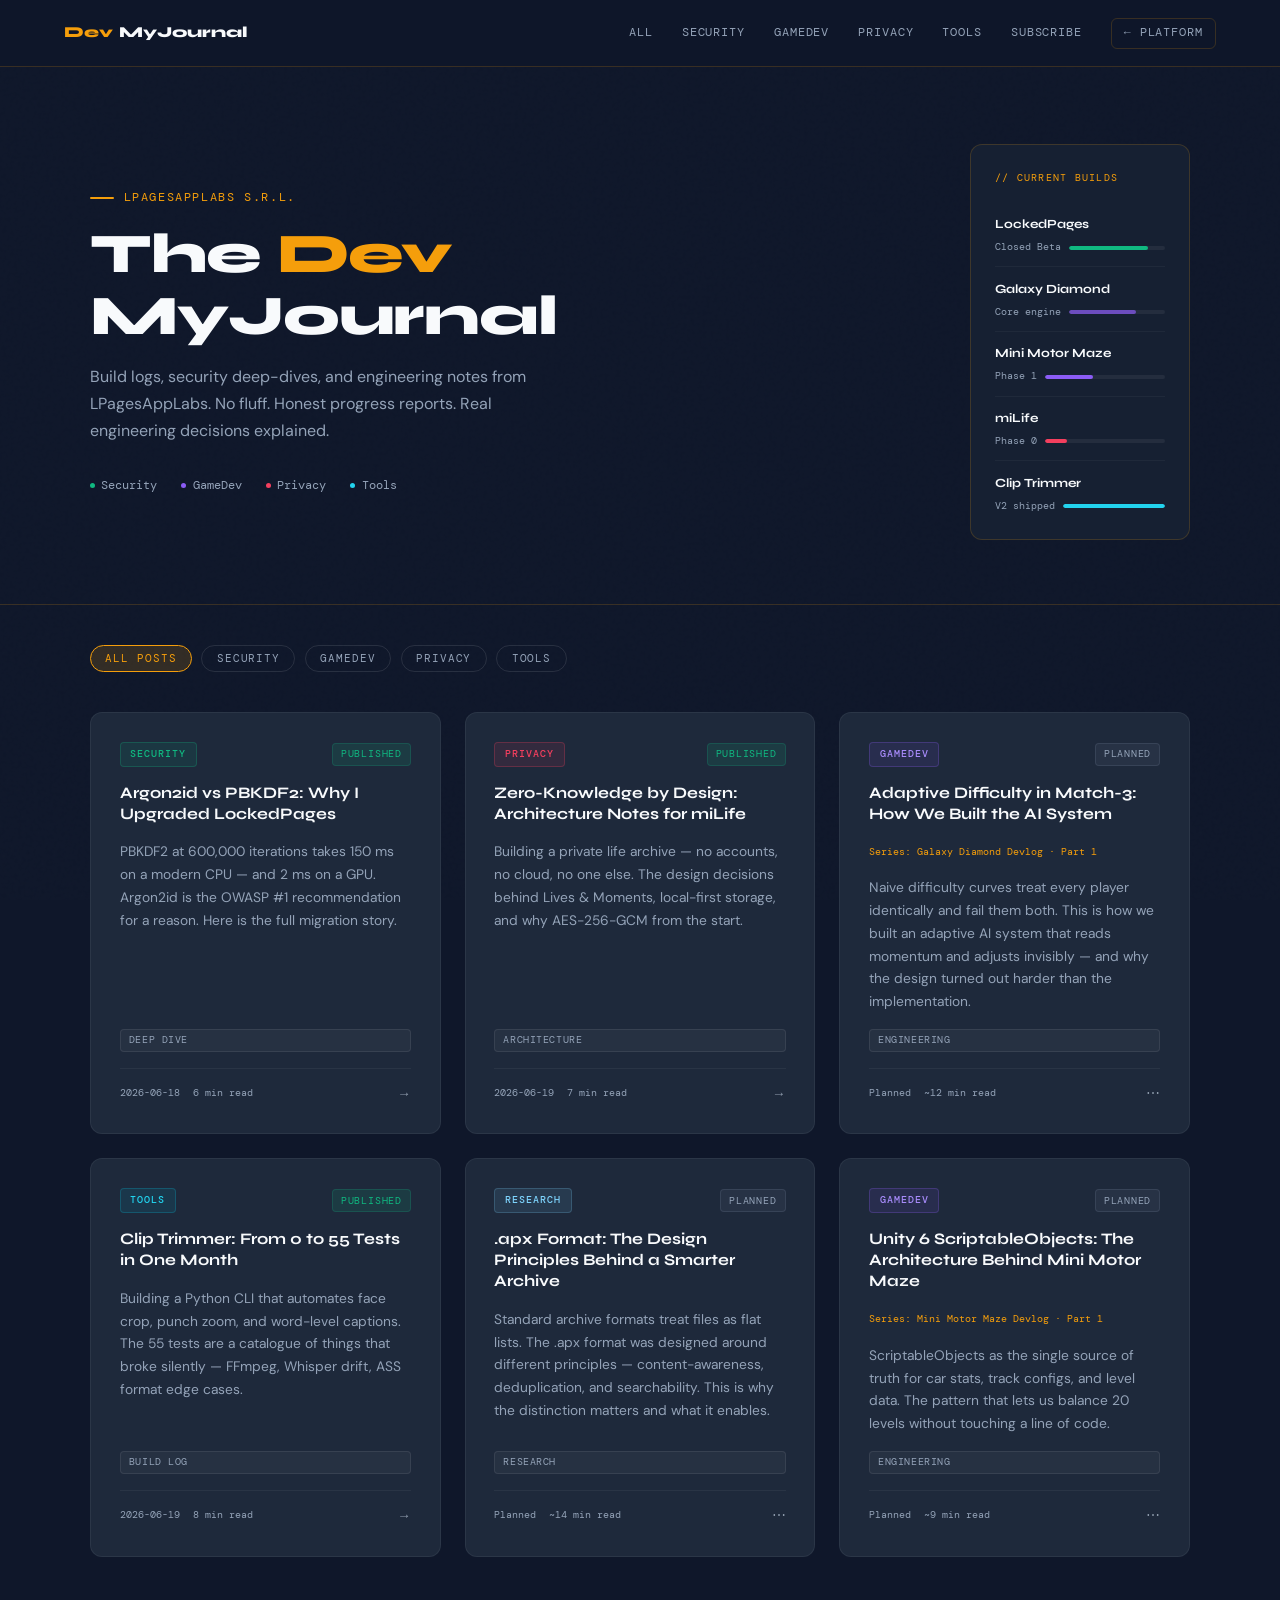
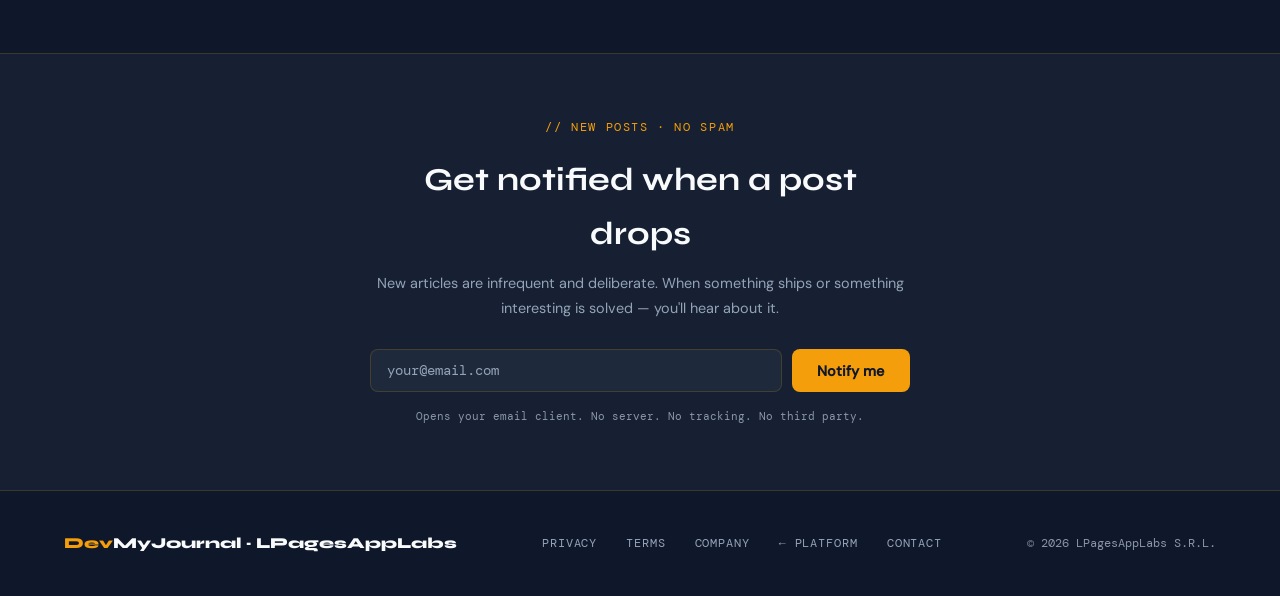
==== commit 2da9edb6: "Name the company in copyright contexts, keep D.Badi as the author Copyright lines, the hero tag and " ====
--- a/public/index.html
+++ b/public/index.html
@@ -6,7 +6,7 @@
   <meta name="viewport" content="width=device-width, initial-scale=1.0"/>
   <meta name="color-scheme" content="dark">
   <title>Dev MyJournal — LPagesAppLabs</title>
-  <meta name="description" content="Build logs, security deep-dives, and engineering notes from LPagesAppLabs / D.Badi. Honest writing about what it takes to ship privacy-first software.">
+  <meta name="description" content="Build logs, security deep-dives, and engineering notes from LPagesAppLabs S.R.L. Honest writing about what it takes to ship privacy-first software.">
   <link rel="canonical" href="https://blog.lpagesapplabs.com/" />
   <meta property="og:title" content="Dev MyJournal — LPagesAppLabs" />
   <meta property="og:description" content="Build logs, security insights, and engineering notes. No fluff." />
@@ -61,7 +61,7 @@
 <header id="hero">
   <div class="hero-inner">
     <div>
-      <div class="hero-tag">D.Badi · LPagesAppLabs</div>
+      <div class="hero-tag">LPagesAppLabs S.R.L.</div>
       <h1>The <span class="accent">Dev</span><br>MyJournal</h1>
       <p class="hero-desc">Build logs, security deep-dives, and engineering notes from LPagesAppLabs. No fluff. Honest progress reports. Real engineering decisions explained.</p>
       <div class="hero-meta">
@@ -250,10 +250,12 @@
   <a href="#hero" class="footer-logo"><span>Dev</span>MyJournal · LPagesAppLabs</a>
   <div class="footer-links">
     <a href="https://lpagesapplabs.com/privacy.html" rel="noopener noreferrer">Privacy</a>
+    <a href="https://lpagesapplabs.com/terms.html" rel="noopener noreferrer">Terms</a>
+    <a href="https://lpagesapplabs.com/company.html" rel="noopener noreferrer">Company</a>
     <a href="https://lpagesapplabs.com" rel="noopener noreferrer">← Platform</a>
     <a href="mailto:contact@lpagesapplabs.com">Contact</a>
   </div>
-  <div class="footer-copy">© 2026 LPagesAppLabs / D.Badi</div>
+  <div class="footer-copy">© 2026 LPagesAppLabs S.R.L.</div>
 </footer>
 
 </body>
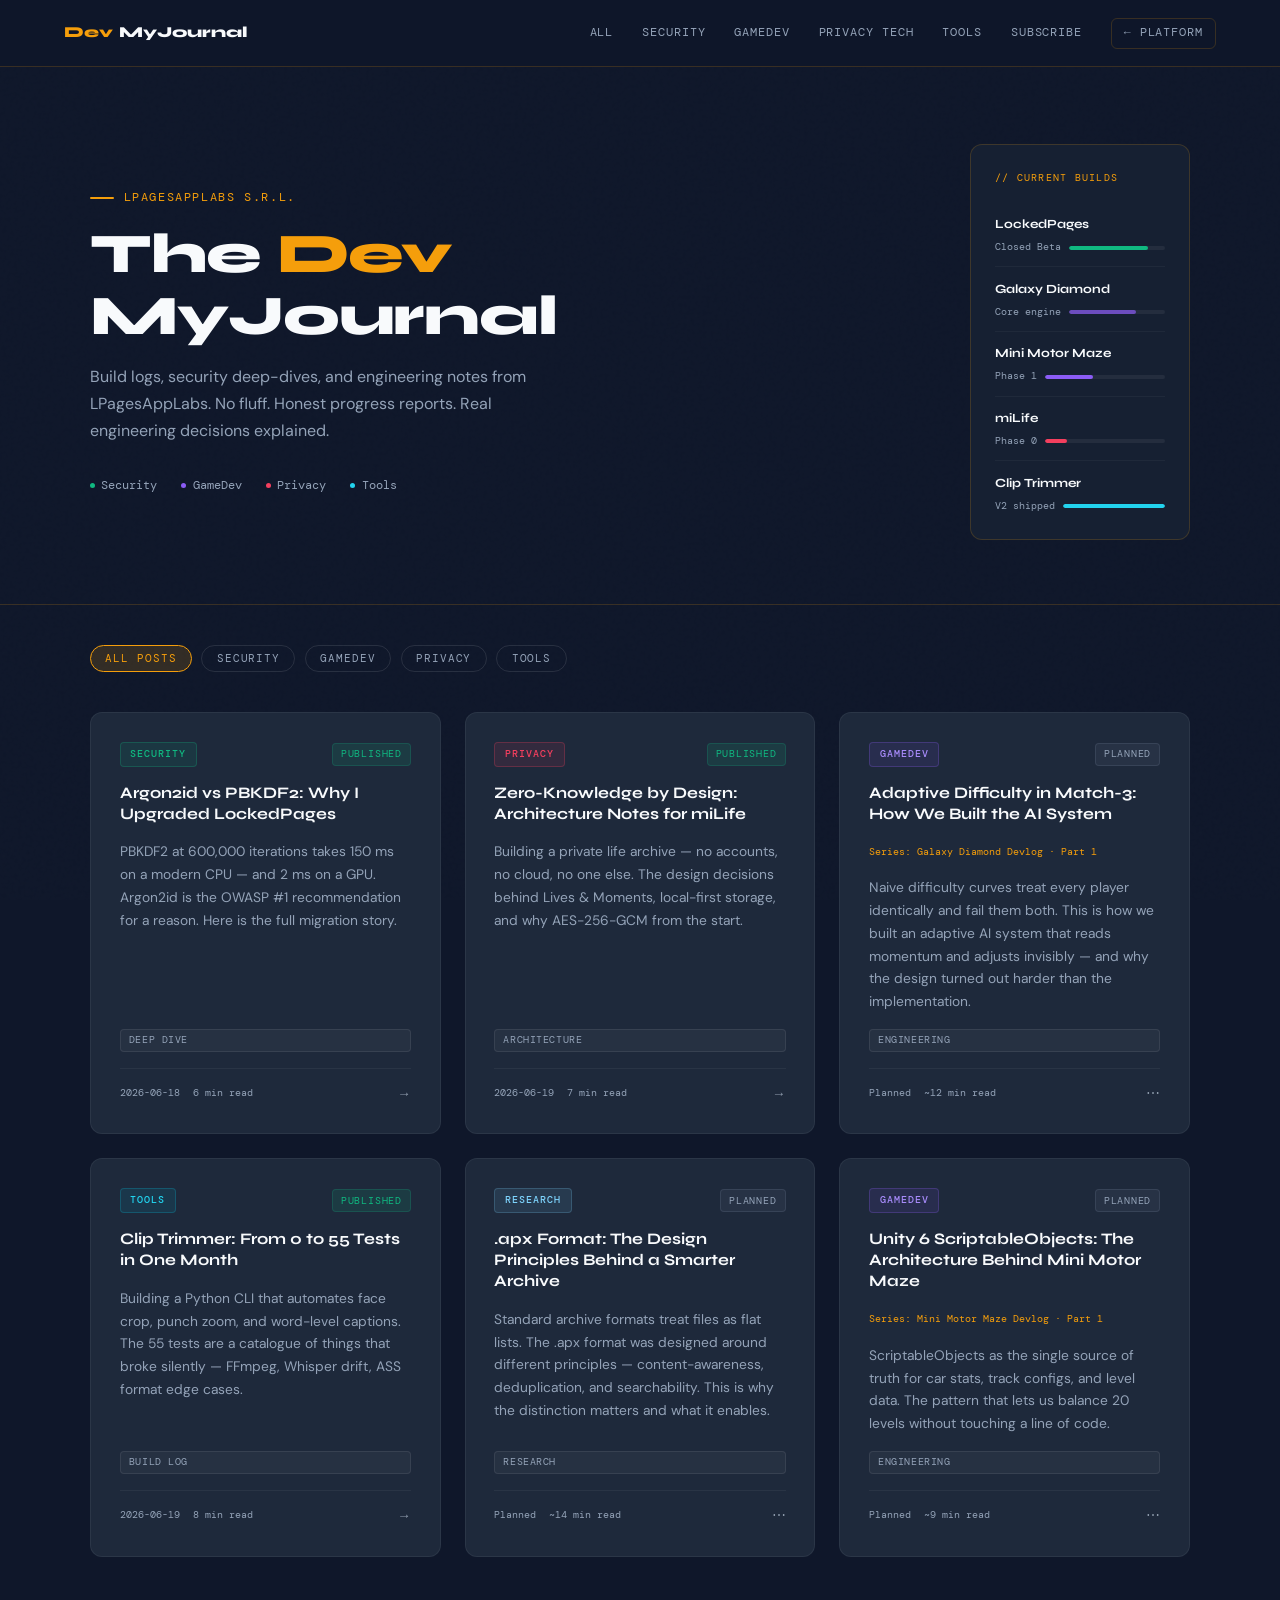
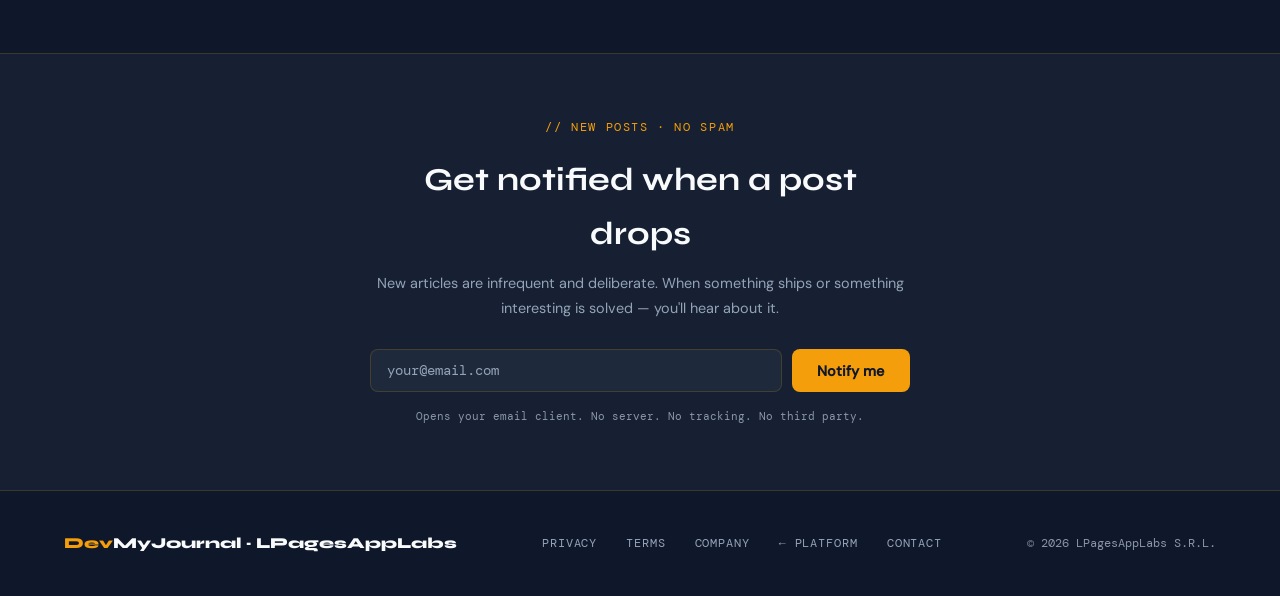
==== commit 1adf0239: "fix: correct claims, contrast and heading order; localise the favicon Findings from the V.9 content-" ====
--- a/public/index.html
+++ b/public/index.html
@@ -21,7 +21,7 @@
   <meta name="twitter:image" content="https://lpagesapplabs.com/og-image.png" />
   <meta name="theme-color" content="#0F172A">
   <meta name="robots" content="index, follow">
-  <link rel="icon" href="https://lpagesapplabs.com/logo.svg" type="image/svg+xml">
+  <link rel="icon" href="/logo.svg" type="image/svg+xml">
   <script src="main.js"></script>
   <link rel="stylesheet" href="fonts.css">
   <link rel="preload" href="fonts/syne-latin-800-normal.woff2" as="font" type="font/woff2" crossorigin>
@@ -38,23 +38,29 @@
       <a href="#" data-filter="all">All</a>
       <a href="#" data-filter="security">Security</a>
       <a href="#" data-filter="gamedev">GameDev</a>
-      <a href="#" data-filter="privacy">Privacy</a>
+      <a href="#" data-filter="privacy">Privacy Tech</a>
       <a href="#" data-filter="tools">Tools</a>
       <a href="#subscribe">Subscribe</a>
     </div>
     <a href="https://lpagesapplabs.com" class="nav-back" rel="noopener noreferrer">← Platform</a>
     <button class="nav-hamburger" id="hamburger" aria-label="Menu" aria-expanded="false" aria-controls="navMobile"><span></span><span></span><span></span></button>
   </div>
+  <!-- Inside <nav> on purpose. nav is position:fixed, so it is the containing
+       block for this absolutely-positioned menu, which lets CSS say top:100%
+       — exactly the bar's height, whatever the logo turns out to be. As a
+       sibling it was in static flow at document y=0, behind the fixed bar and
+       off-screen once scrolled: the menu opened and nobody could see it.
+       Absolute keeps it out of the flex row, so the bar itself is unchanged. -->
+  <div class="nav-mobile" id="navMobile">
+    <a href="#" data-filter="all">All Posts</a>
+    <a href="#" data-filter="security">Security</a>
+    <a href="#" data-filter="gamedev">GameDev</a>
+    <a href="#" data-filter="privacy">Privacy Tech</a>
+    <a href="#" data-filter="tools">Tools</a>
+    <a href="#subscribe">Subscribe</a>
+    <a href="https://lpagesapplabs.com" rel="noopener noreferrer">← Platform</a>
+  </div>
 </nav>
-<div class="nav-mobile" id="navMobile">
-  <a href="#" data-filter="all">All Posts</a>
-  <a href="#" data-filter="security">Security</a>
-  <a href="#" data-filter="gamedev">GameDev</a>
-  <a href="#" data-filter="privacy">Privacy</a>
-  <a href="#" data-filter="tools">Tools</a>
-  <a href="#subscribe">Subscribe</a>
-  <a href="https://lpagesapplabs.com" rel="noopener noreferrer">← Platform</a>
-</div>
 
 <main id="main-content">
 <!-- HERO -->
@@ -130,6 +136,7 @@
 
 <!-- POSTS -->
 <section id="posts">
+      <h2 class="sr-only">Latest posts</h2>
   <div class="posts-inner">
     <div class="posts-grid" id="postsGrid">
 
--- a/public/styles.css
+++ b/public/styles.css
@@ -25,9 +25,32 @@
     .nav-links a:hover { color:var(--amber); }
     .nav-back { font-family:'DM Mono',monospace; font-size:0.72rem; color:var(--muted); text-decoration:none; letter-spacing:0.08em; text-transform:uppercase; border:1px solid var(--border); padding:0.3rem 0.75rem; border-radius:6px; transition:all 0.2s; }
     .nav-back:hover { color:var(--cyan); border-color:rgba(34,211,238,0.3); }
-    .nav-hamburger { display:none; flex-direction:column; gap:5px; cursor:pointer; padding:4px; background:none; border:none; }
+    /* 22px of bars in a 44x44 hit box. padding grows the button to 44x44 while
+       the negative margin gives back exactly what the padding added, so the
+       footprint in the flex row stays the 30x24 it has always been and the bar
+       height does not move — the logo is text at ~26-30px on seven of nine
+       sites, so a real 44px button would have grown every one of those bars.
+       z-index keeps the hit area above the neighbouring link where the two
+       overlap by 7px; the neighbour is ~77px wide and loses only its edge.
+       appearance/background/border are the UA reset — without them a <button>
+       renders Chrome's grey buttonface on a dark navbar, which is what the
+       root site was shipping on 2026-09-03. The other eight already reset it. */
+    .nav-hamburger { display:none; flex-direction:column; gap:5px; cursor:pointer; background: none; border: 0; appearance: none; -webkit-appearance: none; color: inherit; position: relative; z-index: 1; padding: 14px 11px; margin: -10px -7px; }
     .nav-hamburger span { display:block; width:22px; height:2px; background:var(--muted); border-radius:2px; }
-    .nav-mobile { display:none; flex-direction:column; background:rgba(15,23,42,0.97); border-top:1px solid var(--border); padding:1rem 5%; position:fixed; top:58px; left:0; right:0; z-index:99; }
+    /* top:100% is measured off <nav> itself, so it cannot disagree with the bar.
+       The six sites that positioned this menu each hardcoded a top of 58-62px
+       against bars computing to 62-71px, so every one tucked the menu's first few
+       pixels behind a blurred bar. There is no number here to go stale.
+       Requires #navMobile to be a CHILD of nav — see index.html.
+       No z-index here, deliberately. nav is position:fixed with z-index:100, so IT
+       establishes the stacking context this menu lives in and lifts the whole bar
+       above page content. Inside that context the menu is absolute at top:100% --
+       strictly below the bar -- so it overlaps no sibling and has nothing to order
+       against. Six of nine sites carried z-index:99 here until 2026-09-04; it was
+       inert on all six, left over from when this menu was a sibling of nav rather
+       than its child. Do not re-add it: if the menu ever DOES need to stack, the
+       thing to change is nav's 100, not a number on the child. */
+    .nav-mobile { display:none; flex-direction:column; background:rgba(15,23,42,0.97); border-top:1px solid var(--border); padding:1rem 5%; position: absolute; top: 100%; left: 0; right: 0; }
     .nav-mobile a { font-family:'DM Mono',monospace; font-size:0.85rem; color:var(--muted); text-decoration:none; letter-spacing:0.08em; text-transform:uppercase; padding:0.75rem 0; border-bottom:1px solid rgba(255,255,255,0.04); transition:color 0.2s; }
     .nav-mobile a:last-child { border-bottom:none; }
     .nav-mobile a:hover { color:var(--amber); }
@@ -162,7 +185,14 @@
     @media (prefers-reduced-motion: reduce) {
       *, *::before, *::after { animation-duration: 0.01ms !important; animation-iteration-count: 1 !important; transition-duration: 0.01ms !important; }
       html { scroll-behavior: auto; }
-      .js .reveal { opacity: 1; transform: none; }
+      /* This site has NO .reveal elements — 0 across all 5 pages, verified
+         2026-09-03 — so the `.js .reveal` rule that used to sit here matched
+         nothing and had never done anything. Blog reveals differently: main.js
+         sets opacity/transform INLINE on .post-card and .sub-inner. Inline
+         styles outrank any selector, so !important is what it takes to beat
+         them, and a reduced-motion user is exactly who should not be made to
+         scroll before content appears. */
+      .post-card, .sub-inner { opacity: 1 !important; transform: none !important; }
     }
   
 /* Skip-to-content — WCAG 2.4.1 Level A */
@@ -182,6 +212,20 @@
 }
 .skip-link:focus { top: 0; outline: 2px solid #0F172A; outline-offset: 2px; }
 
+/* Visually hidden, still announced by screen readers and still counted in the
+   heading outline. Added 2026-09-04 for the <h2> below: the post list sat inside
+   <section id="posts"> with no heading, so the parsed outline was
+   [1,3,3,3,3,3,3,2] -- h1 jumping to h3, and the first h2 arriving after six h3s.
+   A skipped level breaks heading navigation, which is how screen-reader users
+   move around a page. The design is unchanged; only the outline is.
+   NOT display:none and NOT visibility:hidden -- both remove the element from the
+   accessibility tree entirely, which would defeat the purpose. */
+.sr-only {
+  position: absolute; width: 1px; height: 1px;
+  padding: 0; margin: -1px; overflow: hidden;
+  clip: rect(0 0 0 0); clip-path: inset(50%); white-space: nowrap; border: 0;
+}
+
 /* Focus is a designed state, not a browser default. Nothing on this platform
    defined one except .skip-link, and five inputs actively removed the ring and
    signalled focus with a 1px border tint only — a colour-only indicator, which
